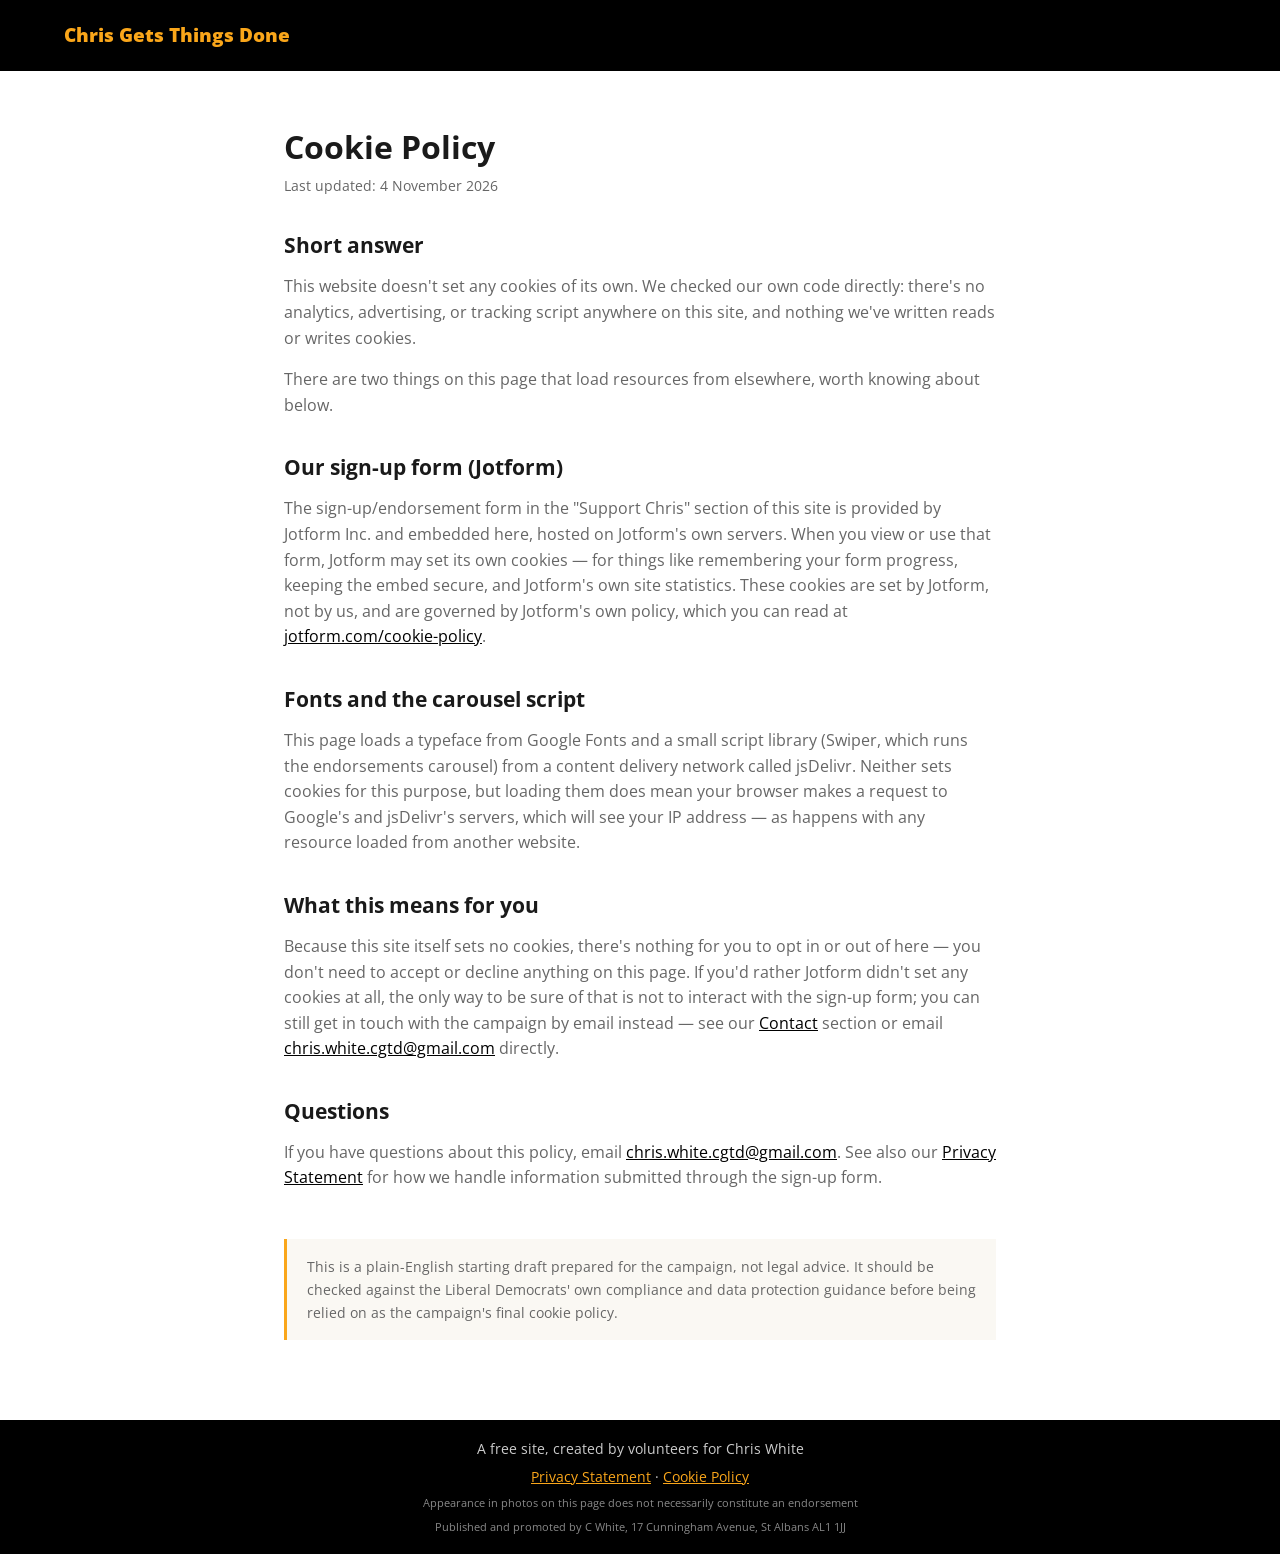
==== cookies.html @ a125102d "Add Privacy Statement and Cookie Policy pages Checked the site's own code first (grep across index.h" ====
<!DOCTYPE html>
<html lang="en">
<head>
<meta charset="UTF-8">
<meta name="viewport" content="width=device-width, initial-scale=1.0">
<title>Cookie Policy &mdash; Chris White for English Party Chair</title>
<meta name="description" content="What cookies this site does and doesn't use, including the sign-up form provided by Jotform.">
<link rel="preconnect" href="https://fonts.googleapis.com">
<link href="https://fonts.googleapis.com/css2?family=Open+Sans:ital,wght@0,400;0,600;0,700;0,800;1,400&display=swap" rel="stylesheet">
<link rel="stylesheet" href="assets/css/style.css">
</head>
<body>

<header class="simple-header">
	<div class="simple-header__inner">
		<a href="index.html">Chris Gets Things Done</a>
	</div>
</header>

<main class="legal-page">
	<h1>Cookie Policy</h1>
	<p class="legal-updated">Last updated: 4 November 2026</p>

	<h2>Short answer</h2>
	<p>This website doesn't set any cookies of its own. We checked our own code directly: there's no analytics, advertising, or tracking script anywhere on this site, and nothing we've written reads or writes cookies.</p>
	<p>There are two things on this page that load resources from elsewhere, worth knowing about below.</p>

	<h2>Our sign-up form (Jotform)</h2>
	<p>The sign-up/endorsement form in the "Support Chris" section of this site is provided by Jotform Inc. and embedded here, hosted on Jotform's own servers. When you view or use that form, Jotform may set its own cookies &mdash; for things like remembering your form progress, keeping the embed secure, and Jotform's own site statistics. These cookies are set by Jotform, not by us, and are governed by Jotform's own policy, which you can read at <a href="https://www.jotform.com/cookie-policy/" target="_blank" rel="noopener">jotform.com/cookie-policy</a>.</p>

	<h2>Fonts and the carousel script</h2>
	<p>This page loads a typeface from Google Fonts and a small script library (Swiper, which runs the endorsements carousel) from a content delivery network called jsDelivr. Neither sets cookies for this purpose, but loading them does mean your browser makes a request to Google's and jsDelivr's servers, which will see your IP address &mdash; as happens with any resource loaded from another website.</p>

	<h2>What this means for you</h2>
	<p>Because this site itself sets no cookies, there's nothing for you to opt in or out of here &mdash; you don't need to accept or decline anything on this page. If you'd rather Jotform didn't set any cookies at all, the only way to be sure of that is not to interact with the sign-up form; you can still get in touch with the campaign by email instead &mdash; see our <a href="index.html#contact">Contact</a> section or email <a href="mailto:chris.white.cgtd@gmail.com">chris.white.cgtd@gmail.com</a> directly.</p>

	<h2>Questions</h2>
	<p>If you have questions about this policy, email <a href="mailto:chris.white.cgtd@gmail.com">chris.white.cgtd@gmail.com</a>. See also our <a href="privacy.html">Privacy Statement</a> for how we handle information submitted through the sign-up form.</p>

	<div class="legal-note">
		This is a plain-English starting draft prepared for the campaign, not legal advice. It should be checked against the Liberal Democrats' own compliance and data protection guidance before being relied on as the campaign's final cookie policy.
	</div>
</main>

<footer class="site-footer">
	<p>A free site, created by volunteers for Chris White</p>
	<p class="site-footer__links"><a href="privacy.html">Privacy Statement</a> &middot; <a href="cookies.html">Cookie Policy</a></p>
	<p class="site-footer__legal">Appearance in photos on this page does not necessarily constitute an endorsement</p>
	<p class="site-footer__legal">Published and promoted by C White, 17 Cunningham Avenue, St Albans AL1 1JJ</p>
</footer>

</body>
</html>
---- assets/css/style.css ----
:root {
	--dark: #000000;
	--orange: #faa61a;
	--heading: #1a1a1a;
	--body: #666666;
}

* {
	box-sizing: border-box;
}

html {
	scroll-behavior: smooth;
}

body {
	margin: 0;
	font-family: "Open Sans", "Segoe UI", Helvetica, Arial, sans-serif;
	color: var(--body);
	line-height: 1.6;
	background: #fff;
}

h1, h2, h3 {
	margin: 0 0 16px;
	line-height: 1.25;
	color: var(--heading);
}

img {
	max-width: 100%;
	height: auto;
	display: block;
}

a {
	color: inherit;
}

.visually-hidden {
	position: absolute;
	width: 1px;
	height: 1px;
	overflow: hidden;
	clip: rect(0, 0, 0, 0);
	white-space: nowrap;
	border: 0;
	padding: 0;
	margin: -1px;
}

/* ==========================================================================
   Buttons — square corners (no border-radius), orange outline, transparent
   fill. Two text-colour variants: white (used on the black CTA band) and
   orange (used on white backgrounds).
   ========================================================================== */
.btn {
	display: inline-block;
	padding: 12px 32px;
	border: 2px solid var(--orange);
	border-radius: 0;
	background: transparent;
	font-weight: 700;
	font-size: 0.95rem;
	text-decoration: none;
	transition: background 0.15s ease, color 0.15s ease;
}
.btn--white {
	color: #fff;
}
.btn--white:hover {
	background: var(--orange);
	color: var(--dark);
}
.btn--orange {
	color: var(--orange);
}
.btn--orange:hover {
	background: var(--orange);
	color: #fff;
}

/* ==========================================================================
   Nav — absolutely positioned over the hero (not fixed/sticky, same as
   the reference site: it scrolls away with the page once you leave the
   hero), transparent background, orange text with a text-shadow for
   legibility against whatever part of the hero photo sits behind it.
   ========================================================================== */
.site-nav {
	position: absolute;
	top: 0;
	left: 0;
	width: 100%;
	z-index: 10;
	padding: 20px 0;
}
.site-nav__inner {
	max-width: 1200px;
	margin: 0 auto;
	padding: 0 24px;
	display: flex;
	align-items: center;
	justify-content: space-between;
	flex-wrap: wrap;
	gap: 16px;
}
.site-nav__title {
	color: var(--orange);
	font-weight: 800;
	font-size: 1.2rem;
	text-decoration: none;
	text-shadow: 0 1px 4px rgba(0, 0, 0, 0.6);
}
.site-nav__menu {
	display: flex;
	flex-wrap: wrap;
	gap: 24px;
}
.site-nav__menu a {
	color: var(--orange);
	font-weight: 600;
	font-size: 0.92rem;
	text-decoration: none;
	text-shadow: 0 1px 4px rgba(0, 0, 0, 0.6);
}
.site-nav__menu a:hover {
	text-decoration: underline;
}

.nav-toggle-checkbox {
	display: none;
}
.nav-toggle {
	display: none;
	flex-direction: column;
	gap: 4px;
	cursor: pointer;
	padding: 4px;
}
.nav-toggle span {
	width: 22px;
	height: 2px;
	background: var(--orange);
	box-shadow: 0 1px 3px rgba(0, 0, 0, 0.6);
	display: block;
}
@media (max-width: 680px) {
	.nav-toggle {
		display: flex;
	}
	.site-nav__menu {
		display: none;
		width: 100%;
		flex-direction: column;
		gap: 12px;
		order: 3;
	}
	.nav-toggle-checkbox:checked ~ .site-nav__menu {
		display: flex;
	}
}

/* ==========================================================================
   Hero — full-bleed photo, centred subject (background-position: center
   handles any viewport width/crop), white title text with a touch of
   shadow for legibility rather than a heavy darkening overlay.
   ========================================================================== */
.hero {
	position: relative;
	min-height: 640px;
	display: flex;
	align-items: flex-end;
	background-size: cover;
	background-position: center;
	background-color: var(--dark);
}
.hero__inner {
	max-width: 1200px;
	margin: 0 auto;
	padding: 0 24px 64px;
	width: 100%;
}
.hero h1 {
	color: #fff;
	font-weight: 800;
	font-size: clamp(2rem, 5.5vw, 3.8rem);
	text-shadow: 0 2px 10px rgba(0, 0, 0, 0.55);
	max-width: 16ch;
	margin: 0;
}

/* ==========================================================================
   CTA band — full-bleed, chunky (generous padding), black background.
   ========================================================================== */
.cta-band {
	background: var(--dark);
	padding: 48px 24px;
	text-align: center;
}

/* ==========================================================================
   Video section — white band, responsive 16:9 embed.
   ========================================================================== */
.video-section {
	padding: 70px 0;
	background: #fff;
}
.video-section__inner {
	max-width: 900px;
	margin: 0 auto;
	padding: 0 24px;
}
.video-embed {
	position: relative;
	padding-top: 56.25%;
	background: #f4f4f4;
	border: 1px solid #e5e5e5;
}
.video-embed iframe {
	position: absolute;
	inset: 0;
	width: 100%;
	height: 100%;
	border: 0;
}
.video-embed__placeholder {
	position: absolute;
	inset: 0;
	display: flex;
	align-items: center;
	justify-content: center;
	padding: 24px;
	text-align: center;
	color: #999;
	font-size: 0.95rem;
}

/* ==========================================================================
   Endorsements — full-bleed ORANGE band (the one section that breaks
   from the black/white rhythm everywhere else, so black doesn't end up
   as the dominant colour across the whole page), black text/borders,
   with white used sparingly (the role badge, the active pagination
   dot) rather than as body text — white-on-this-orange measures a
   poor contrast ratio (roughly 2.3:1, well under WCAG AA's 4.5:1),
   black-on-orange is closer to 10:1, so black carries the actual
   reading text and white stays decorative/short-label only.
   ========================================================================== */
.endorsements {
	background: var(--orange);
	padding: 70px 0 56px;
	text-align: center;
}
.endorsements__inner {
	max-width: 1100px;
	margin: 0 auto;
	padding: 0 24px;
}
.endorsements .quote-mark {
	display: flex;
	align-items: center;
	justify-content: center;
	width: 30px;
	height: 30px;
	margin: 0 auto;
	background: #000;
	color: #fff;
	font-size: 1.1rem;
	line-height: 1;
}
.endorsements h2 {
	color: #000;
	font-size: 1.8rem;
	margin: 6px 0 40px;
}
.endorsements-swiper {
	padding-bottom: 48px;
}
.endorsement-card {
	color: #000;
	text-align: center;
	padding: 0 12px;
}
/* Fixed-height slot, present on every card whether or not it holds a
   photo — without this, a card with no photo (no real headshot
   supplied for that endorser) would start its name right at the top,
   misaligned against photo cards sitting alongside it in the carousel.
   Height is 140px (the ACTIVE/enlarged photo size below), not 110px
   (the resting size) — Swiper clips anything overflowing a slide's own
   box, so sizing this to only the resting photo meant the active
   slide's larger photo overflowed upward out of its box and got cut
   off by that clip, right under the heading above the carousel. */
.endorsement-card__photo {
	height: 140px;
	margin: 0 auto 16px;
	display: flex;
	align-items: center;
	justify-content: center;
}
.endorsement-card__photo img {
	width: 110px;
	height: 110px;
	object-fit: cover;
	border-radius: 50%;
	border: 3px solid rgba(0, 0, 0, 0.35);
	transition: width 0.25s ease, height 0.25s ease, border-color 0.25s ease;
}
.endorsement-card h3 {
	color: #000;
	font-size: 1.05rem;
	margin: 0 0 8px;
}
/* A small black pill with white text, rather than bare white text on
   the orange band itself — keeps a touch of white in the card without
   relying on white-on-orange contrast for anything legible. */
.endorsement-card .endorsement-card__role {
	display: inline-block;
	background: #000;
	color: #fff;
	font-size: 0.72rem;
	font-weight: 600;
	padding: 3px 10px;
	margin: 0 0 12px;
	opacity: 1;
}
.endorsement-card p {
	color: #000;
	font-size: 0.92rem;
	margin: 0;
	opacity: 0.75;
	transition: opacity 0.25s ease;
}
/* The centred slide (Swiper's centeredSlides mode) reads as the
   "featured" endorsement — larger photo, full-opacity text — while its
   neighbours sit smaller and dimmer either side. */
.swiper-slide {
	transition: opacity 0.25s ease;
	opacity: 0.55;
}
.swiper-slide-active {
	opacity: 1;
}
.swiper-slide-active .endorsement-card__photo img {
	width: 140px;
	height: 140px;
	border-color: #000;
}
.swiper-slide-active .endorsement-card p {
	opacity: 1;
}
.endorsements .swiper-pagination-bullet {
	background: #000;
	opacity: 0.35;
}
.endorsements .swiper-pagination-bullet-active {
	background: #fff;
	opacity: 1;
}
/* Prev/next arrows — a solid black circle (not Swiper's default bare
   icon) so they read clearly as controls against the orange band,
   positioned by eye over the photo row rather than Swiper's default
   dead-centre (which would land on the quote text, further down than
   the photos now that the quote-mark badge up top pushed everything
   else down a little). */
.endorsements .swiper-button-prev,
.endorsements .swiper-button-next {
	top: 70px;
	width: 36px;
	height: 36px;
	background: #000;
	border-radius: 50%;
	color: #fff;
}
.endorsements .swiper-button-prev::after,
.endorsements .swiper-button-next::after {
	font-size: 14px;
	font-weight: 700;
}
@media (max-width: 680px) {
	.endorsements .swiper-button-prev,
	.endorsements .swiper-button-next {
		display: none;
	}
}

/* ==========================================================================
   Plan — white band, heading/paragraph blocks on the left (grey body
   text), figure floated right (height-capped — the source photo is a
   tall cut-out, not meant to run the full height of the text column).
   Wraps to a single column on narrower screens, figure below the text.
   ========================================================================== */
.plan {
	padding: 70px 0;
	background: #fff;
}
.plan__inner {
	max-width: 1100px;
	margin: 0 auto;
	padding: 0 24px;
	display: flex;
	gap: 48px;
	align-items: flex-start;
}
.plan__text {
	flex: 1 1 60%;
}
.plan__text h2 {
	color: var(--heading);
	font-size: 1.9rem;
}
.plan__quote {
	color: var(--dark);
	font-size: 1.3rem;
	font-weight: 700;
	font-style: italic;
	line-height: 1.4;
	margin: 0 0 20px;
}
.plan__text h3 {
	color: var(--heading);
	font-size: 1.15rem;
	margin: 28px 0 10px;
}
.plan__text h3:first-of-type {
	margin-top: 24px;
}
.plan__text p {
	color: var(--body);
	margin: 0 0 4px;
}
.plan__text .btn {
	margin-top: 28px;
}
.plan__figure {
	flex: 0 0 auto;
	width: 100%;
	max-width: 280px;
}
.plan__figure img {
	max-height: 480px;
	width: auto;
	max-width: 100%;
	margin: 0 auto;
	object-fit: contain;
}
@media (max-width: 780px) {
	.plan__inner {
		flex-direction: column;
	}
	.plan__figure {
		max-width: 240px;
	}
}

/* ==========================================================================
   About — full-bleed black band, white text, photo left / stacked
   statements right. Wraps to a single column (photo on top) on
   narrower screens.
   ========================================================================== */
.about {
	background: var(--dark);
	color: #fff;
	padding: 70px 0;
}
.about__inner {
	max-width: 1100px;
	margin: 0 auto;
	padding: 0 24px;
	display: flex;
	gap: 48px;
	align-items: flex-start;
}
.about__figure {
	flex: 0 0 auto;
	width: 100%;
	max-width: 360px;
}
.about__text {
	flex: 1 1 auto;
}
.about h2 {
	color: #fff;
	font-size: 1.9rem;
}
.about__text h3 {
	color: #fff;
	font-size: 1.1rem;
	margin: 24px 0 6px;
}
.about__text h3:first-of-type {
	margin-top: 20px;
}
.about__text p {
	color: #fff;
	opacity: 0.9;
	margin: 0 0 4px;
}
@media (max-width: 780px) {
	.about__inner {
		flex-direction: column;
		align-items: stretch;
	}
	.about__figure {
		max-width: 100%;
	}
}

/* ==========================================================================
   Support — white band, orange heading. The scroll target for every
   call-to-action button on the page.
   ========================================================================== */
.support {
	padding: 70px 0;
	background: #fff;
	text-align: center;
}
.support__inner {
	max-width: 780px;
	margin: 0 auto;
	padding: 0 24px;
}
.support h2 {
	color: var(--orange);
	font-size: 1.9rem;
}
.support__form {
	margin-top: 8px;
	text-align: left;
}

/* ==========================================================================
   Contact — orange band (black text, same reasoning as the
   endorsements band: white-on-this-orange fails contrast, black
   passes comfortably).
   ========================================================================== */
.contact {
	padding: 56px 0;
	background: var(--orange);
	text-align: center;
}
.contact__inner {
	max-width: 600px;
	margin: 0 auto;
	padding: 0 24px;
}
.contact h2 {
	color: #000;
	font-size: 1.9rem;
}
.contact p {
	color: #000;
	margin: 0;
}
.contact a {
	color: #000;
	font-weight: 700;
	text-decoration: underline;
}

/* ==========================================================================
   Footer — a thin black band, not part of the colour rhythm above
   (always the same regardless of what band it follows).
   ========================================================================== */
.site-footer {
	padding: 18px 24px;
	text-align: center;
	font-size: 0.85rem;
	background: #000;
	color: #ccc;
}
.site-footer p {
	margin: 0 0 6px;
}
.site-footer p:last-child {
	margin-bottom: 0;
}
.site-footer__legal {
	font-size: 0.7rem;
	color: #888;
}
.site-footer__links a {
	color: var(--orange);
	text-decoration: underline;
}
.site-footer__links a:hover {
	color: #fff;
}

/* ==========================================================================
   Simple page header — Privacy/Cookie Policy pages have no hero photo
   behind them, so they get a plain black bar instead of the homepage's
   transparent-over-photo nav treatment.
   ========================================================================== */
.simple-header {
	background: #000;
	padding: 20px 0;
}
.simple-header__inner {
	max-width: 1200px;
	margin: 0 auto;
	padding: 0 24px;
}
.simple-header a {
	color: var(--orange);
	font-weight: 800;
	font-size: 1.2rem;
	text-decoration: none;
}

/* ==========================================================================
   Legal/document pages (Privacy Statement, Cookie Policy) — plain
   readable prose, not one of the full-bleed coloured bands used
   elsewhere on the site.
   ========================================================================== */
.legal-page {
	max-width: 760px;
	margin: 0 auto;
	padding: 56px 24px 80px;
}
.legal-page h1 {
	font-size: 2rem;
	margin-bottom: 8px;
}
.legal-page .legal-updated {
	color: var(--body);
	font-size: 0.85rem;
	margin: 0 0 32px;
}
.legal-page h2 {
	font-size: 1.3rem;
	margin: 36px 0 12px;
}
.legal-page p,
.legal-page li {
	color: var(--body);
	font-size: 1rem;
}
.legal-page ul {
	padding-left: 20px;
	margin: 0 0 16px;
}
.legal-page li {
	margin-bottom: 8px;
}
.legal-page a {
	color: var(--dark);
	text-decoration: underline;
}
.legal-page a:hover {
	color: var(--orange);
}
.legal-page .legal-note {
	margin-top: 48px;
	padding: 16px 20px;
	background: #faf8f3;
	border-left: 3px solid var(--orange);
	font-size: 0.9rem;
	color: var(--body);
}
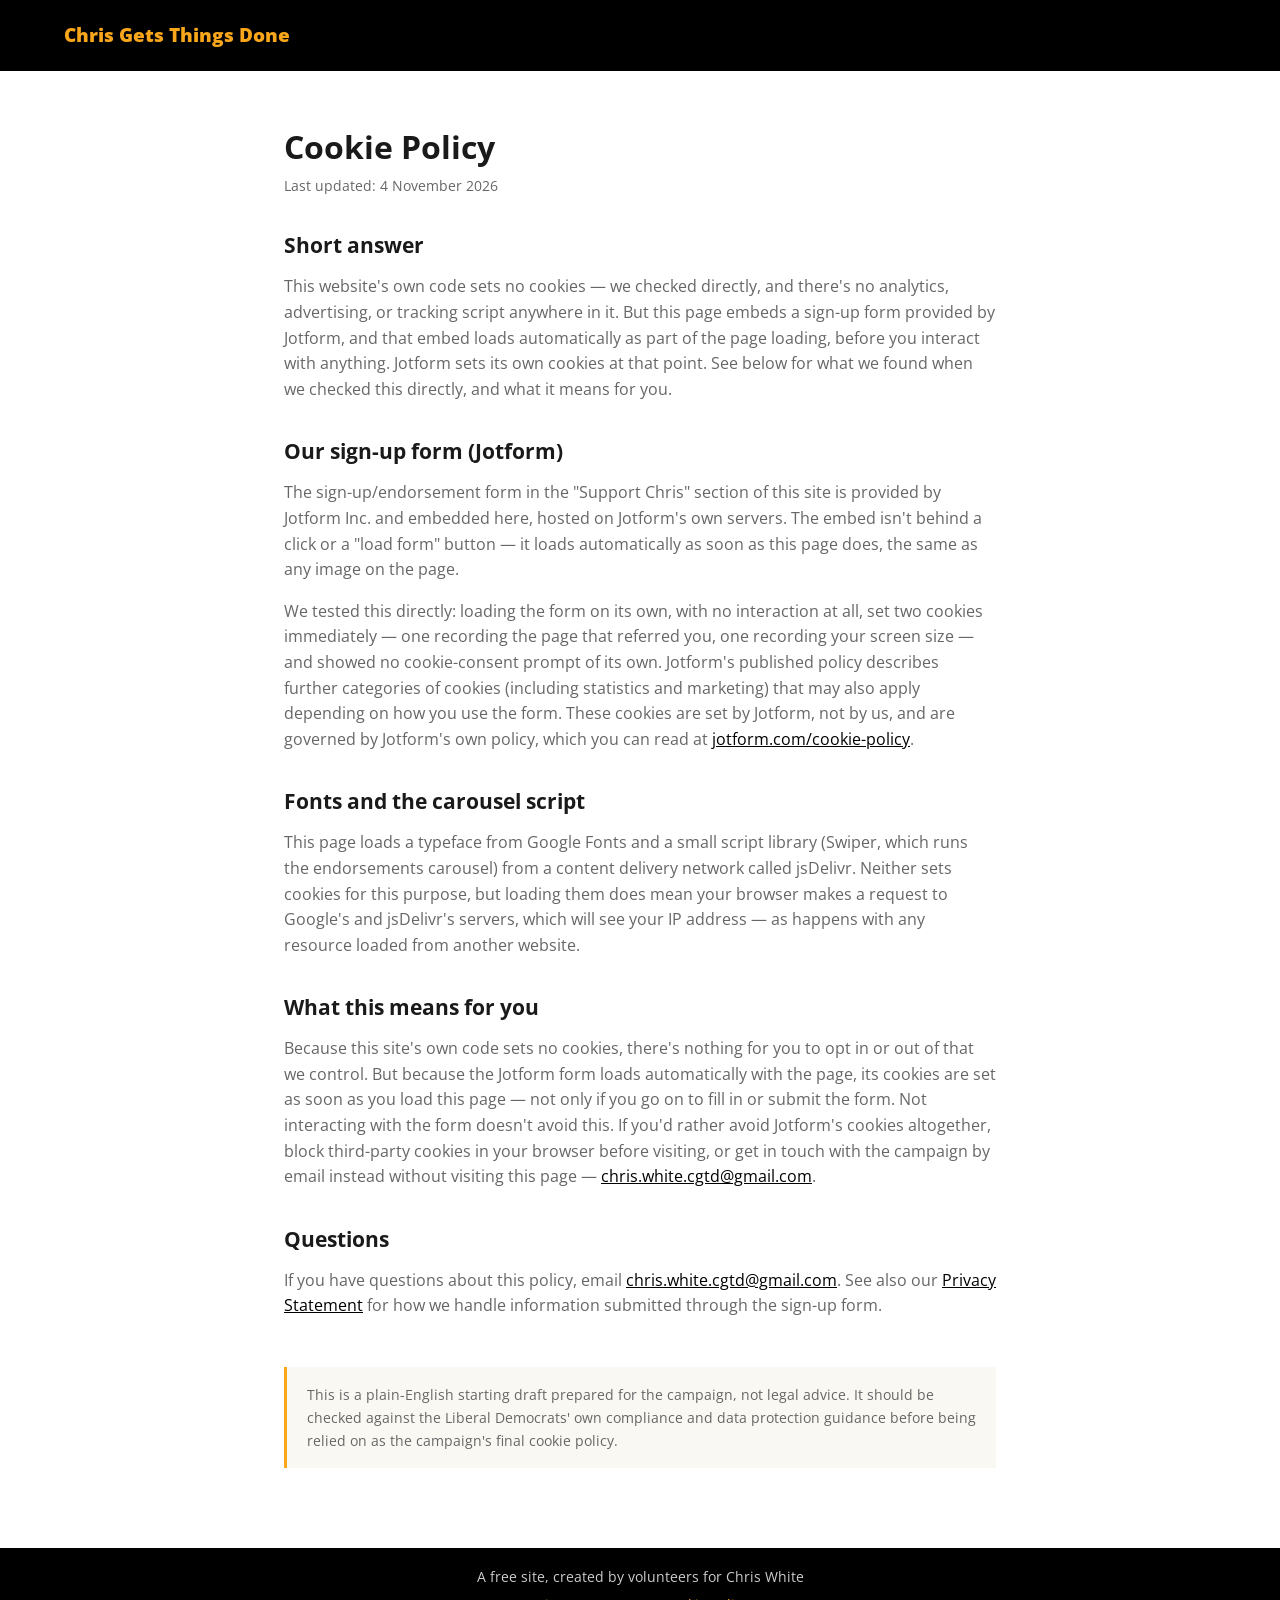
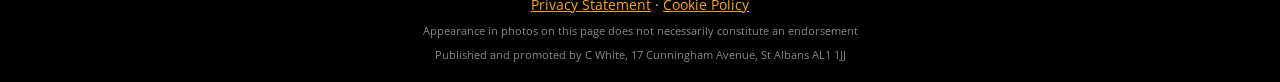
==== commit 94f69841: "Correct Cookie Policy: Jotform cookies fire on load, not interaction Tested directly: loaded the Jot" ====
--- a/cookies.html
+++ b/cookies.html
@@ -22,17 +22,17 @@
 	<p class="legal-updated">Last updated: 4 November 2026</p>
 
 	<h2>Short answer</h2>
-	<p>This website doesn't set any cookies of its own. We checked our own code directly: there's no analytics, advertising, or tracking script anywhere on this site, and nothing we've written reads or writes cookies.</p>
-	<p>There are two things on this page that load resources from elsewhere, worth knowing about below.</p>
+	<p>This website's own code sets no cookies &mdash; we checked directly, and there's no analytics, advertising, or tracking script anywhere in it. But this page embeds a sign-up form provided by Jotform, and that embed loads automatically as part of the page loading, before you interact with anything. Jotform sets its own cookies at that point. See below for what we found when we checked this directly, and what it means for you.</p>
 
 	<h2>Our sign-up form (Jotform)</h2>
-	<p>The sign-up/endorsement form in the "Support Chris" section of this site is provided by Jotform Inc. and embedded here, hosted on Jotform's own servers. When you view or use that form, Jotform may set its own cookies &mdash; for things like remembering your form progress, keeping the embed secure, and Jotform's own site statistics. These cookies are set by Jotform, not by us, and are governed by Jotform's own policy, which you can read at <a href="https://www.jotform.com/cookie-policy/" target="_blank" rel="noopener">jotform.com/cookie-policy</a>.</p>
+	<p>The sign-up/endorsement form in the "Support Chris" section of this site is provided by Jotform Inc. and embedded here, hosted on Jotform's own servers. The embed isn't behind a click or a "load form" button &mdash; it loads automatically as soon as this page does, the same as any image on the page.</p>
+	<p>We tested this directly: loading the form on its own, with no interaction at all, set two cookies immediately &mdash; one recording the page that referred you, one recording your screen size &mdash; and showed no cookie-consent prompt of its own. Jotform's published policy describes further categories of cookies (including statistics and marketing) that may also apply depending on how you use the form. These cookies are set by Jotform, not by us, and are governed by Jotform's own policy, which you can read at <a href="https://www.jotform.com/cookie-policy/" target="_blank" rel="noopener">jotform.com/cookie-policy</a>.</p>
 
 	<h2>Fonts and the carousel script</h2>
 	<p>This page loads a typeface from Google Fonts and a small script library (Swiper, which runs the endorsements carousel) from a content delivery network called jsDelivr. Neither sets cookies for this purpose, but loading them does mean your browser makes a request to Google's and jsDelivr's servers, which will see your IP address &mdash; as happens with any resource loaded from another website.</p>
 
 	<h2>What this means for you</h2>
-	<p>Because this site itself sets no cookies, there's nothing for you to opt in or out of here &mdash; you don't need to accept or decline anything on this page. If you'd rather Jotform didn't set any cookies at all, the only way to be sure of that is not to interact with the sign-up form; you can still get in touch with the campaign by email instead &mdash; see our <a href="index.html#contact">Contact</a> section or email <a href="mailto:chris.white.cgtd@gmail.com">chris.white.cgtd@gmail.com</a> directly.</p>
+	<p>Because this site's own code sets no cookies, there's nothing for you to opt in or out of that we control. But because the Jotform form loads automatically with the page, its cookies are set as soon as you load this page &mdash; not only if you go on to fill in or submit the form. Not interacting with the form doesn't avoid this. If you'd rather avoid Jotform's cookies altogether, block third-party cookies in your browser before visiting, or get in touch with the campaign by email instead without visiting this page &mdash; <a href="mailto:chris.white.cgtd@gmail.com">chris.white.cgtd@gmail.com</a>.</p>
 
 	<h2>Questions</h2>
 	<p>If you have questions about this policy, email <a href="mailto:chris.white.cgtd@gmail.com">chris.white.cgtd@gmail.com</a>. See also our <a href="privacy.html">Privacy Statement</a> for how we handle information submitted through the sign-up form.</p>
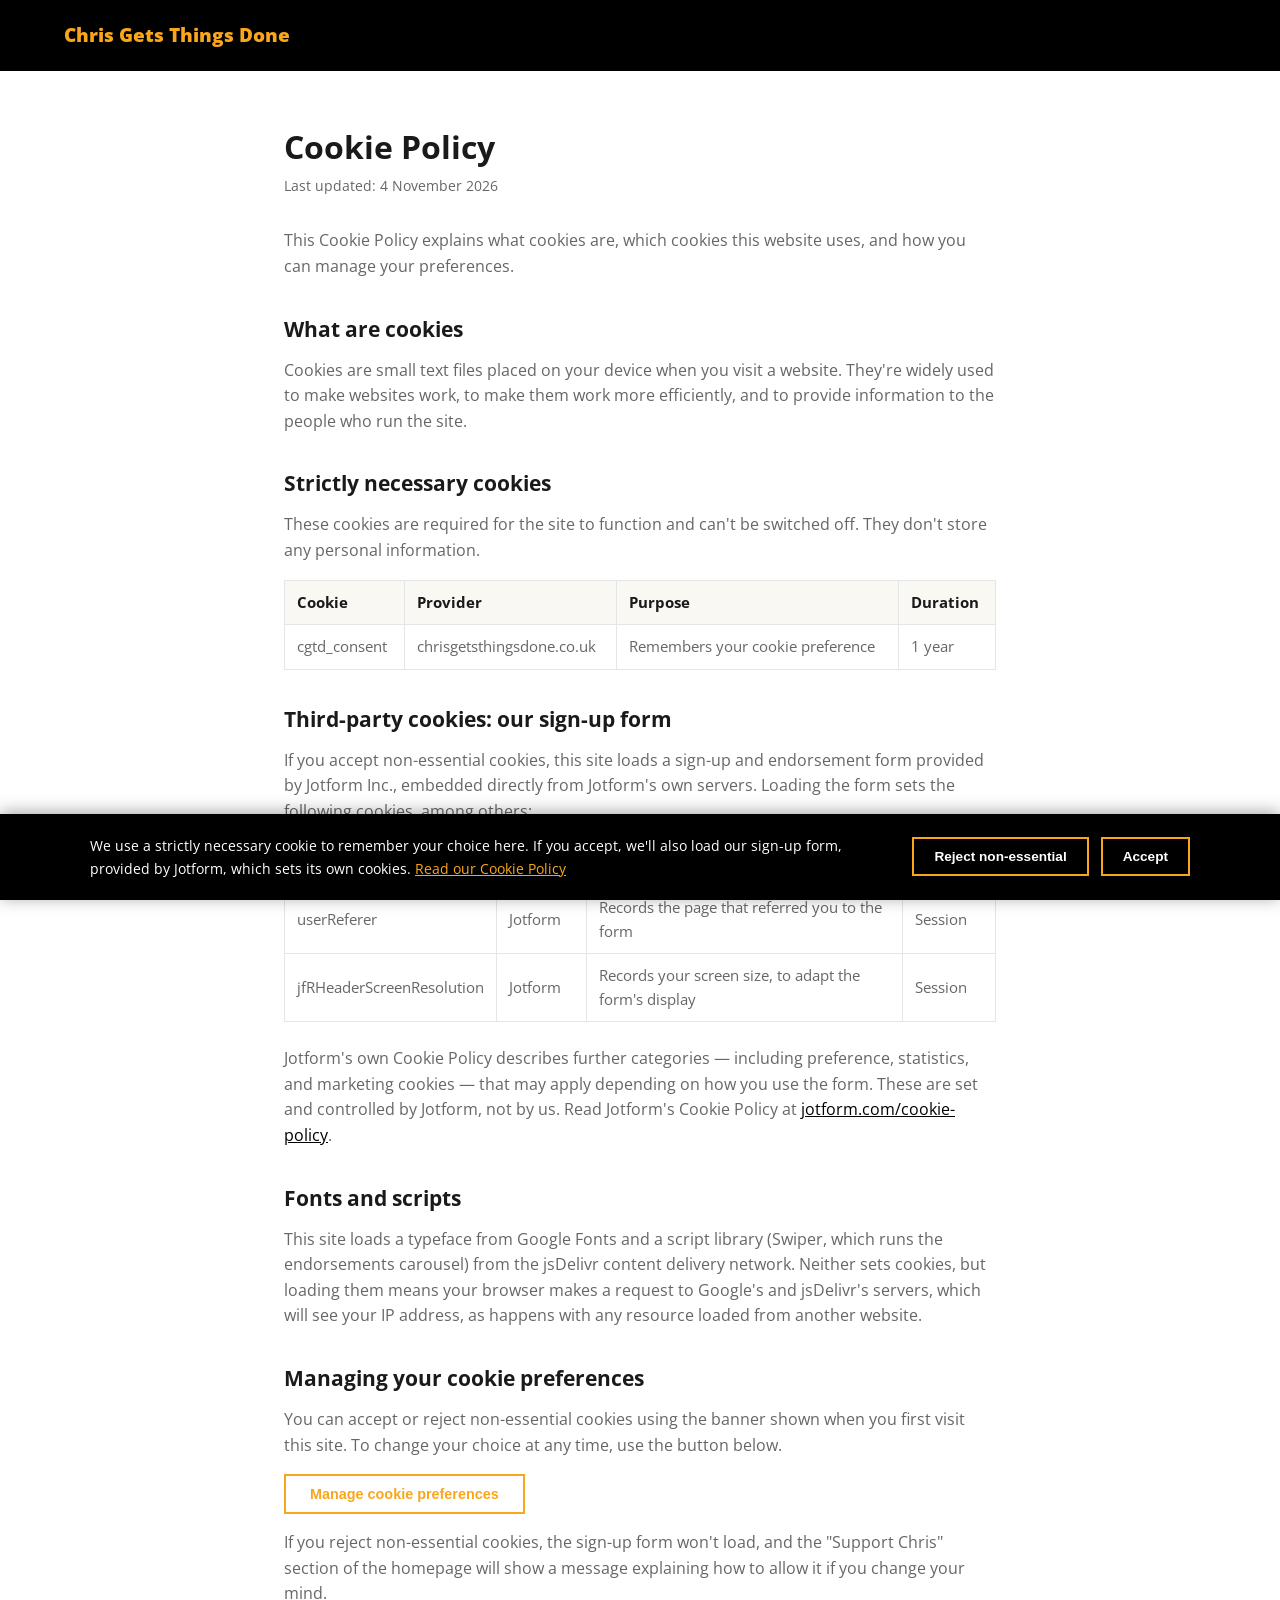
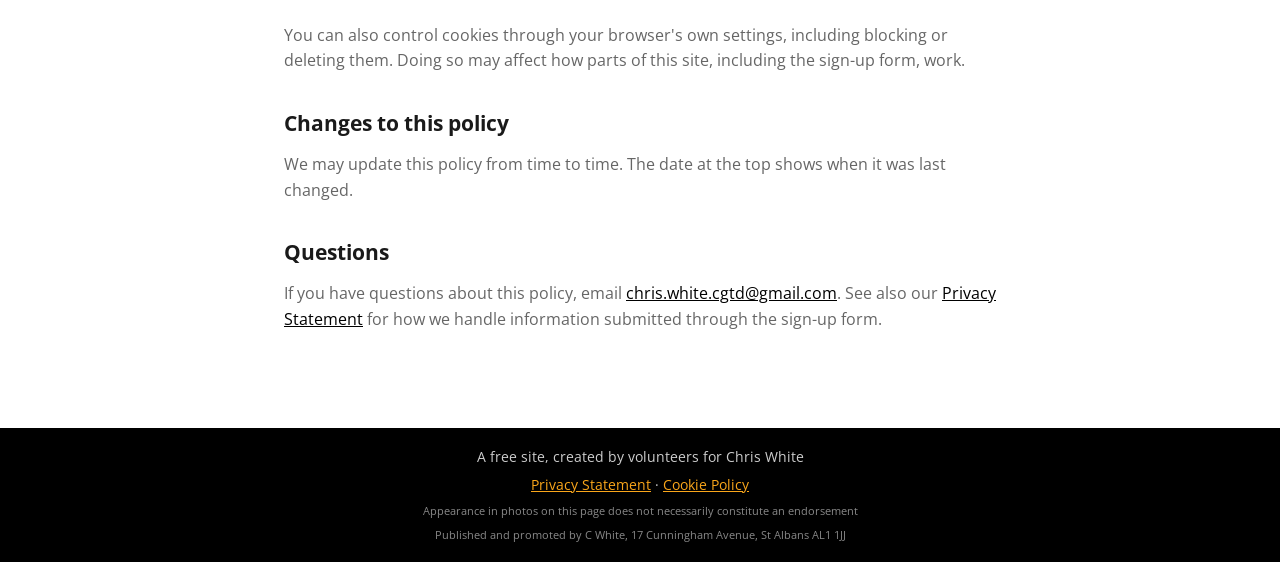
==== commit 6705fa1a: "Add cookie consent banner, gate Jotform behind it, rewrite policy pages Consent banner (index.html, " ====
--- a/cookies.html
+++ b/cookies.html
@@ -4,7 +4,7 @@
 <meta charset="UTF-8">
 <meta name="viewport" content="width=device-width, initial-scale=1.0">
 <title>Cookie Policy &mdash; Chris White for English Party Chair</title>
-<meta name="description" content="What cookies this site does and doesn't use, including the sign-up form provided by Jotform.">
+<meta name="description" content="Which cookies this website uses, including the sign-up form provided by Jotform, and how to manage your preferences.">
 <link rel="preconnect" href="https://fonts.googleapis.com">
 <link href="https://fonts.googleapis.com/css2?family=Open+Sans:ital,wght@0,400;0,600;0,700;0,800;1,400&display=swap" rel="stylesheet">
 <link rel="stylesheet" href="assets/css/style.css">
@@ -21,25 +21,74 @@
 	<h1>Cookie Policy</h1>
 	<p class="legal-updated">Last updated: 4 November 2026</p>
 
-	<h2>Short answer</h2>
-	<p>This website's own code sets no cookies &mdash; we checked directly, and there's no analytics, advertising, or tracking script anywhere in it. But this page embeds a sign-up form provided by Jotform, and that embed loads automatically as part of the page loading, before you interact with anything. Jotform sets its own cookies at that point. See below for what we found when we checked this directly, and what it means for you.</p>
+	<p>This Cookie Policy explains what cookies are, which cookies this website uses, and how you can manage your preferences.</p>
 
-	<h2>Our sign-up form (Jotform)</h2>
-	<p>The sign-up/endorsement form in the "Support Chris" section of this site is provided by Jotform Inc. and embedded here, hosted on Jotform's own servers. The embed isn't behind a click or a "load form" button &mdash; it loads automatically as soon as this page does, the same as any image on the page.</p>
-	<p>We tested this directly: loading the form on its own, with no interaction at all, set two cookies immediately &mdash; one recording the page that referred you, one recording your screen size &mdash; and showed no cookie-consent prompt of its own. Jotform's published policy describes further categories of cookies (including statistics and marketing) that may also apply depending on how you use the form. These cookies are set by Jotform, not by us, and are governed by Jotform's own policy, which you can read at <a href="https://www.jotform.com/cookie-policy/" target="_blank" rel="noopener">jotform.com/cookie-policy</a>.</p>
+	<h2>What are cookies</h2>
+	<p>Cookies are small text files placed on your device when you visit a website. They're widely used to make websites work, to make them work more efficiently, and to provide information to the people who run the site.</p>
 
-	<h2>Fonts and the carousel script</h2>
-	<p>This page loads a typeface from Google Fonts and a small script library (Swiper, which runs the endorsements carousel) from a content delivery network called jsDelivr. Neither sets cookies for this purpose, but loading them does mean your browser makes a request to Google's and jsDelivr's servers, which will see your IP address &mdash; as happens with any resource loaded from another website.</p>
+	<h2>Strictly necessary cookies</h2>
+	<p>These cookies are required for the site to function and can't be switched off. They don't store any personal information.</p>
+	<table class="legal-table">
+		<thead>
+			<tr>
+				<th>Cookie</th>
+				<th>Provider</th>
+				<th>Purpose</th>
+				<th>Duration</th>
+			</tr>
+		</thead>
+		<tbody>
+			<tr>
+				<td>cgtd_consent</td>
+				<td>chrisgetsthingsdone.co.uk</td>
+				<td>Remembers your cookie preference</td>
+				<td>1 year</td>
+			</tr>
+		</tbody>
+	</table>
 
-	<h2>What this means for you</h2>
-	<p>Because this site's own code sets no cookies, there's nothing for you to opt in or out of that we control. But because the Jotform form loads automatically with the page, its cookies are set as soon as you load this page &mdash; not only if you go on to fill in or submit the form. Not interacting with the form doesn't avoid this. If you'd rather avoid Jotform's cookies altogether, block third-party cookies in your browser before visiting, or get in touch with the campaign by email instead without visiting this page &mdash; <a href="mailto:chris.white.cgtd@gmail.com">chris.white.cgtd@gmail.com</a>.</p>
+	<h2>Third-party cookies: our sign-up form</h2>
+	<p>If you accept non-essential cookies, this site loads a sign-up and endorsement form provided by Jotform Inc., embedded directly from Jotform's own servers. Loading the form sets the following cookies, among others:</p>
+	<table class="legal-table">
+		<thead>
+			<tr>
+				<th>Cookie</th>
+				<th>Provider</th>
+				<th>Purpose</th>
+				<th>Duration</th>
+			</tr>
+		</thead>
+		<tbody>
+			<tr>
+				<td>userReferer</td>
+				<td>Jotform</td>
+				<td>Records the page that referred you to the form</td>
+				<td>Session</td>
+			</tr>
+			<tr>
+				<td>jfRHeaderScreenResolution</td>
+				<td>Jotform</td>
+				<td>Records your screen size, to adapt the form's display</td>
+				<td>Session</td>
+			</tr>
+		</tbody>
+	</table>
+	<p>Jotform's own Cookie Policy describes further categories &mdash; including preference, statistics, and marketing cookies &mdash; that may apply depending on how you use the form. These are set and controlled by Jotform, not by us. Read Jotform's Cookie Policy at <a href="https://www.jotform.com/cookie-policy/" target="_blank" rel="noopener">jotform.com/cookie-policy</a>.</p>
+
+	<h2>Fonts and scripts</h2>
+	<p>This site loads a typeface from Google Fonts and a script library (Swiper, which runs the endorsements carousel) from the jsDelivr content delivery network. Neither sets cookies, but loading them means your browser makes a request to Google's and jsDelivr's servers, which will see your IP address, as happens with any resource loaded from another website.</p>
+
+	<h2>Managing your cookie preferences</h2>
+	<p>You can accept or reject non-essential cookies using the banner shown when you first visit this site. To change your choice at any time, use the button below.</p>
+	<p><button type="button" class="btn btn--orange js-manage-cookies">Manage cookie preferences</button></p>
+	<p>If you reject non-essential cookies, the sign-up form won't load, and the "Support Chris" section of the homepage will show a message explaining how to allow it if you change your mind.</p>
+	<p>You can also control cookies through your browser's own settings, including blocking or deleting them. Doing so may affect how parts of this site, including the sign-up form, work.</p>
+
+	<h2>Changes to this policy</h2>
+	<p>We may update this policy from time to time. The date at the top shows when it was last changed.</p>
 
 	<h2>Questions</h2>
 	<p>If you have questions about this policy, email <a href="mailto:chris.white.cgtd@gmail.com">chris.white.cgtd@gmail.com</a>. See also our <a href="privacy.html">Privacy Statement</a> for how we handle information submitted through the sign-up form.</p>
-
-	<div class="legal-note">
-		This is a plain-English starting draft prepared for the campaign, not legal advice. It should be checked against the Liberal Democrats' own compliance and data protection guidance before being relied on as the campaign's final cookie policy.
-	</div>
 </main>
 
 <footer class="site-footer">
@@ -49,5 +98,16 @@
 	<p class="site-footer__legal">Published and promoted by C White, 17 Cunningham Avenue, St Albans AL1 1JJ</p>
 </footer>
 
+<div class="cookie-banner" id="cookie-banner" hidden>
+	<div class="cookie-banner__inner">
+		<p>We use a strictly necessary cookie to remember your choice here. If you accept, we'll also load our sign-up form, provided by Jotform, which sets its own cookies. <a href="cookies.html">Read our Cookie Policy</a></p>
+		<div class="cookie-banner__actions">
+			<button type="button" class="btn btn--white" id="cookie-reject">Reject non-essential</button>
+			<button type="button" class="btn btn--white" id="cookie-accept">Accept</button>
+		</div>
+	</div>
+</div>
+
+<script src="assets/js/main.js"></script>
 </body>
 </html>
--- a/assets/css/style.css
+++ b/assets/css/style.css
@@ -526,6 +526,62 @@
 	margin-top: 8px;
 	text-align: left;
 }
+.support__form-placeholder {
+	padding: 48px 24px;
+	text-align: center;
+	border: 2px dashed #ddd;
+}
+.support__form-placeholder p {
+	margin: 0 0 16px;
+	color: var(--body);
+}
+
+/* ==========================================================================
+   Cookie consent banner — fixed to the bottom, shown on first visit
+   (no choice stored yet) and again via any "manage cookie
+   preferences" control. Both buttons use the same style/size
+   deliberately — nudging one option over the other (typically by
+   making "Accept" the visually prominent one) is the kind of pattern
+   the ICO has specifically called out as invalid consent.
+   ========================================================================== */
+.cookie-banner {
+	position: fixed;
+	left: 0;
+	right: 0;
+	bottom: 0;
+	z-index: 1000;
+	background: #000;
+	color: #fff;
+	padding: 20px 24px;
+	box-shadow: 0 -2px 16px rgba(0, 0, 0, 0.35);
+}
+.cookie-banner__inner {
+	max-width: 1100px;
+	margin: 0 auto;
+	display: flex;
+	flex-wrap: wrap;
+	align-items: center;
+	justify-content: space-between;
+	gap: 16px;
+}
+.cookie-banner p {
+	margin: 0;
+	flex: 1 1 320px;
+	font-size: 0.9rem;
+}
+.cookie-banner a {
+	color: var(--orange);
+	text-decoration: underline;
+}
+.cookie-banner__actions {
+	display: flex;
+	flex-wrap: wrap;
+	gap: 12px;
+}
+.cookie-banner__actions .btn {
+	font-size: 0.85rem;
+	padding: 10px 20px;
+}
 
 /* ==========================================================================
    Contact — orange band (black text, same reasoning as the
@@ -648,11 +704,25 @@
 .legal-page a:hover {
 	color: var(--orange);
 }
-.legal-page .legal-note {
-	margin-top: 48px;
-	padding: 16px 20px;
+.legal-table {
+	width: 100%;
+	border-collapse: collapse;
+	margin: 0 0 24px;
+	font-size: 0.92rem;
+}
+.legal-table th,
+.legal-table td {
+	text-align: left;
+	padding: 10px 12px;
+	border: 1px solid #e5e5e5;
+	color: var(--body);
+}
+.legal-table th {
 	background: #faf8f3;
-	border-left: 3px solid var(--orange);
+	color: var(--heading);
+	font-weight: 700;
+}
+.legal-page .btn {
 	font-size: 0.9rem;
-	color: var(--body);
-}
+	padding: 10px 24px;
+}
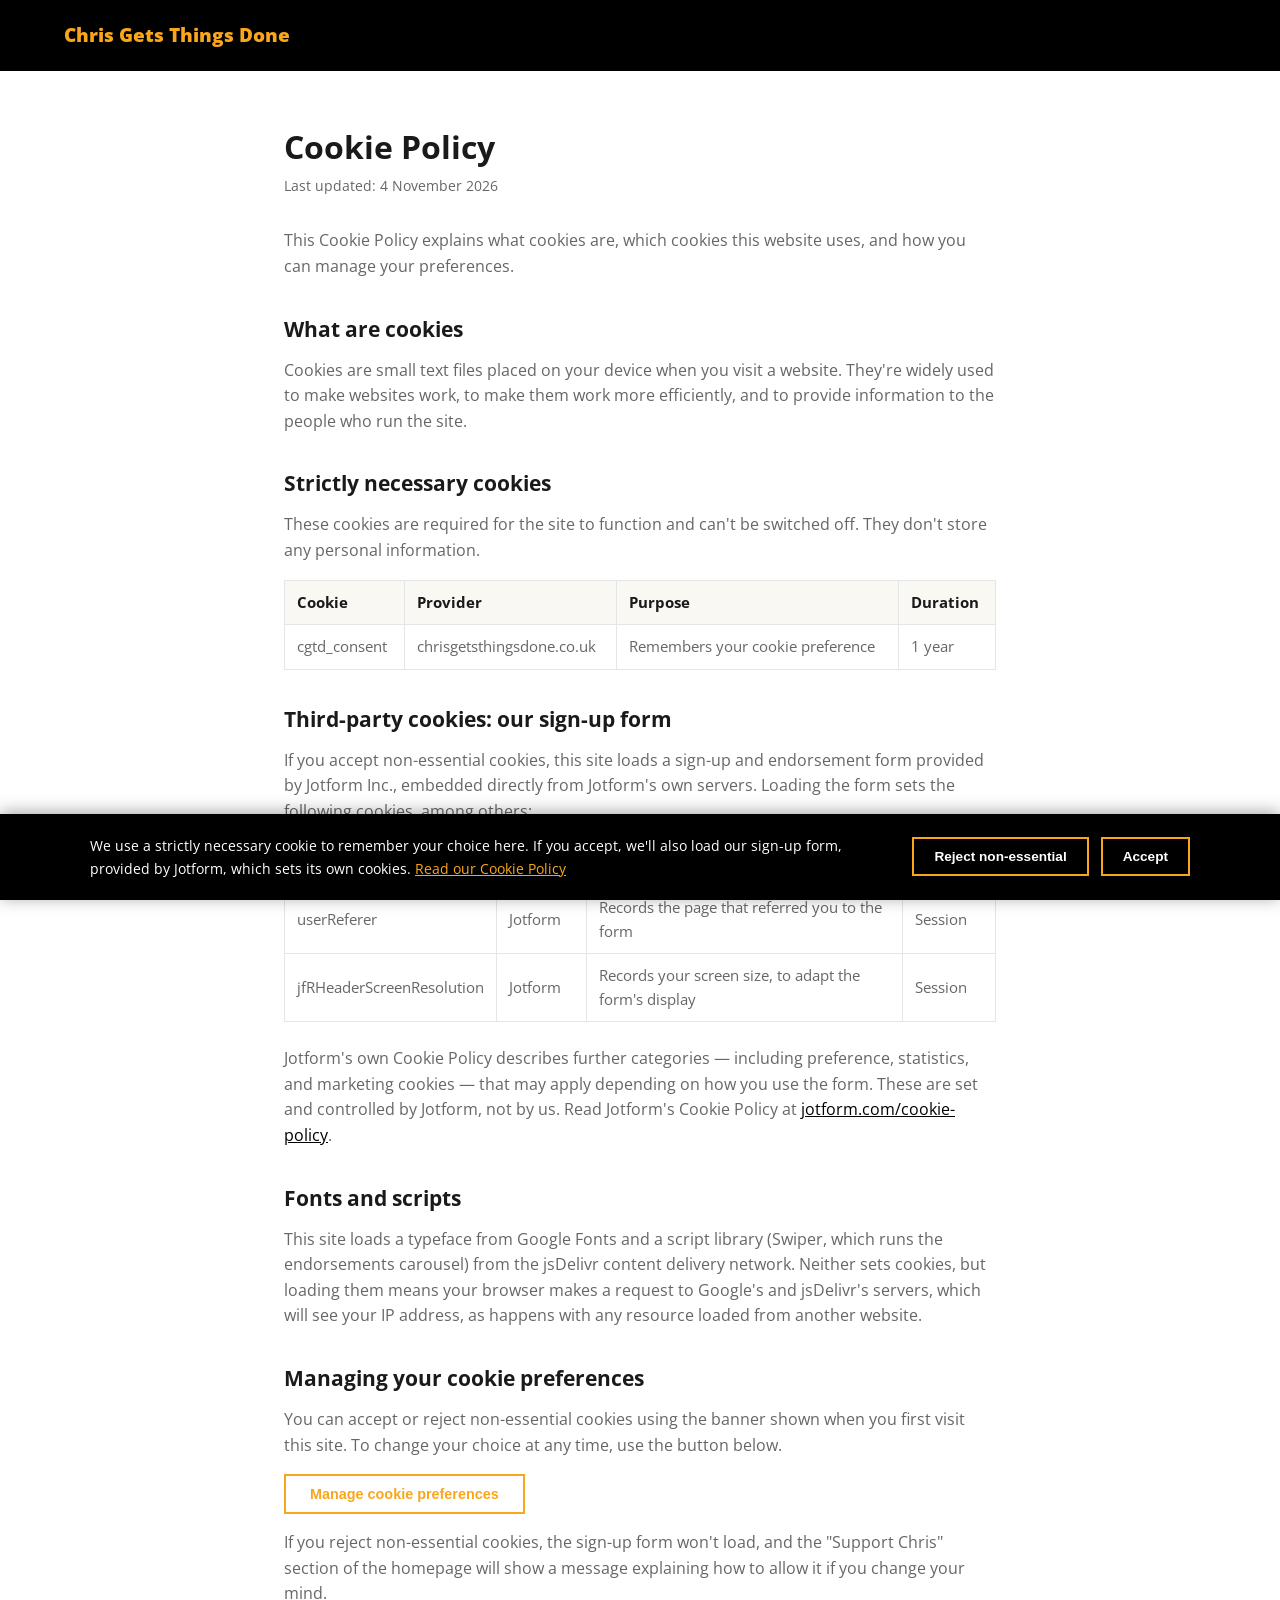
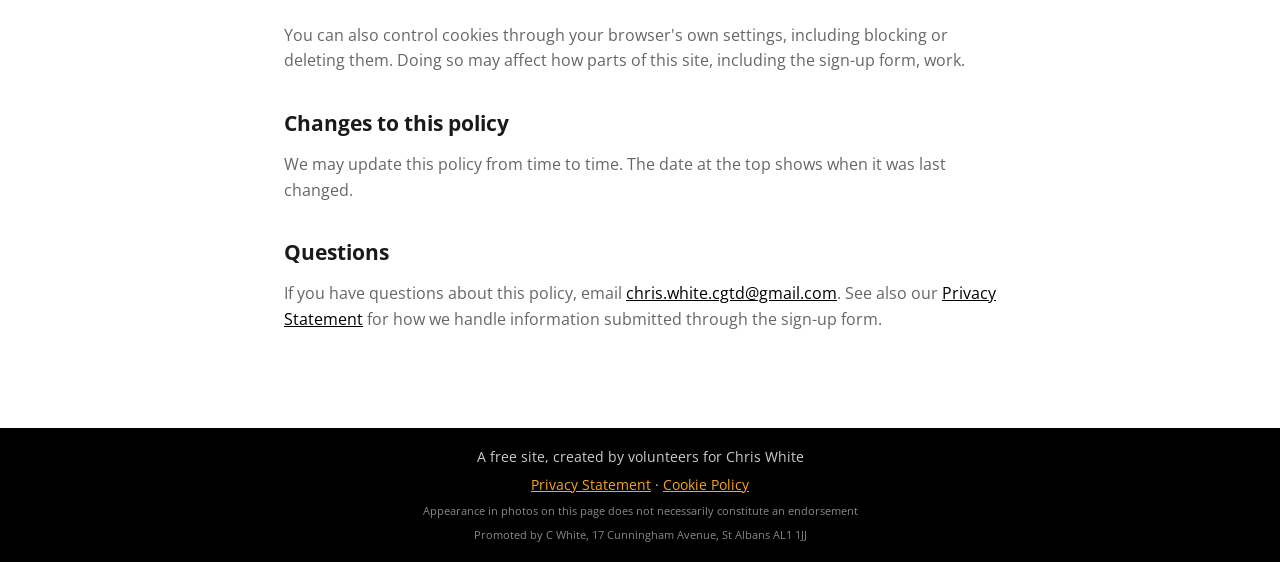
==== commit 549c3664: "Change footer imprint to "Promoted by" (not "Published and promoted") The site isn't printed materia" ====
--- a/cookies.html
+++ b/cookies.html
@@ -95,7 +95,7 @@
 	<p>A free site, created by volunteers for Chris White</p>
 	<p class="site-footer__links"><a href="privacy.html">Privacy Statement</a> &middot; <a href="cookies.html">Cookie Policy</a></p>
 	<p class="site-footer__legal">Appearance in photos on this page does not necessarily constitute an endorsement</p>
-	<p class="site-footer__legal">Published and promoted by C White, 17 Cunningham Avenue, St Albans AL1 1JJ</p>
+	<p class="site-footer__legal">Promoted by C White, 17 Cunningham Avenue, St Albans AL1 1JJ</p>
 </footer>
 
 <div class="cookie-banner" id="cookie-banner" hidden>
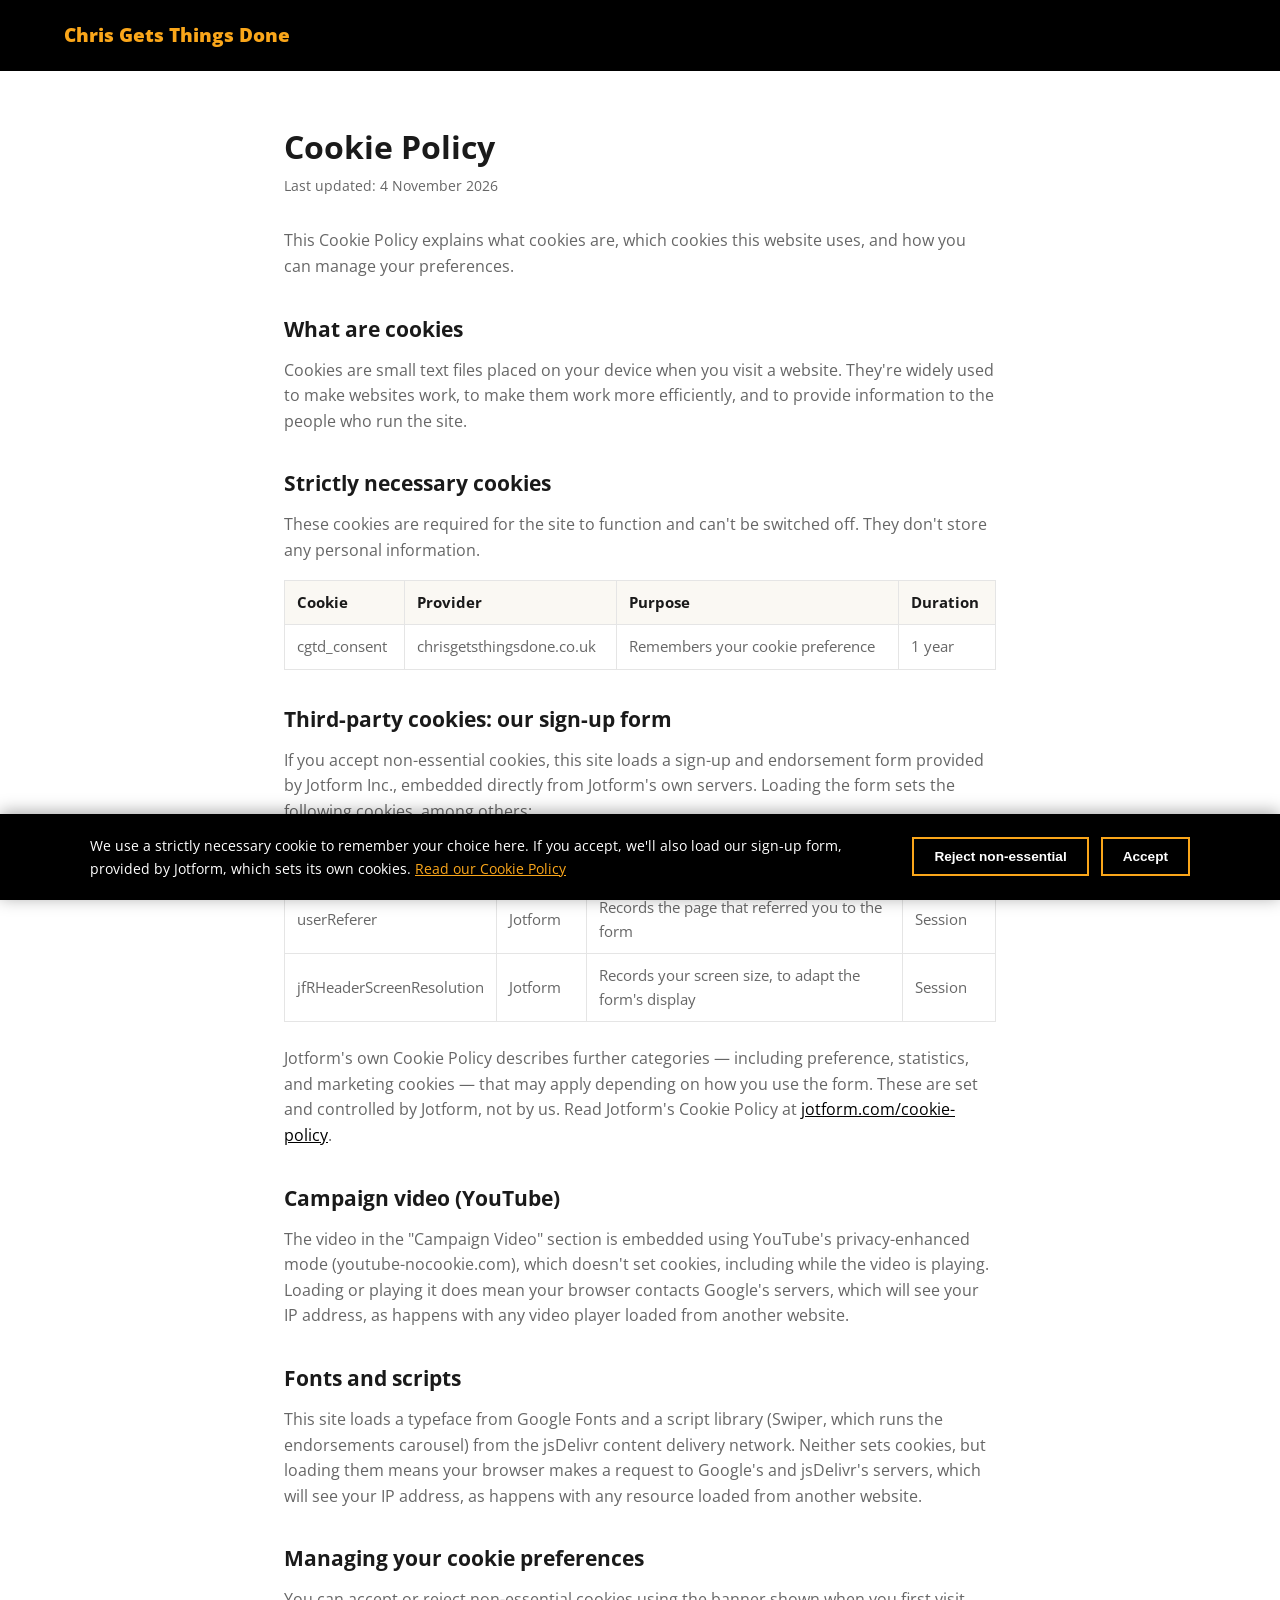
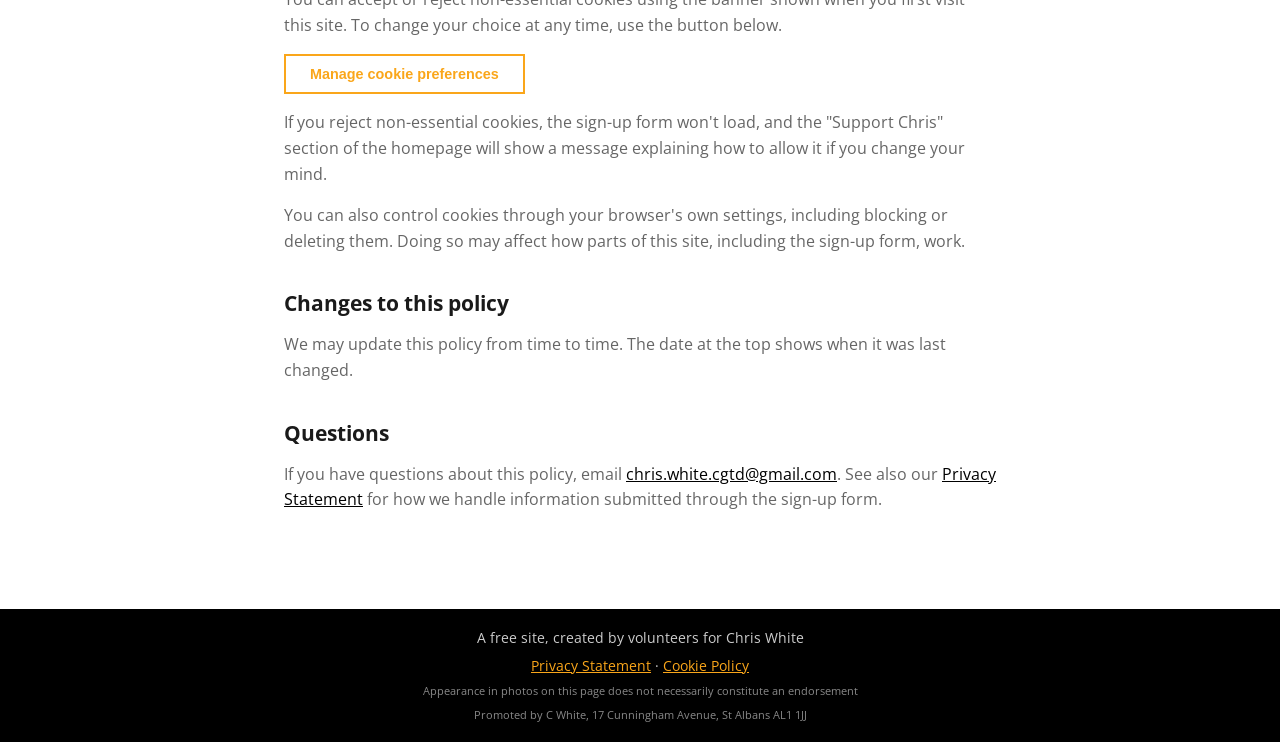
==== commit c18a8060: "Add the campaign video (YouTube) Embedded via youtube-nocookie.com (dnIm7XdJVxk, "Chris White for En" ====
--- a/cookies.html
+++ b/cookies.html
@@ -75,6 +75,9 @@
 	</table>
 	<p>Jotform's own Cookie Policy describes further categories &mdash; including preference, statistics, and marketing cookies &mdash; that may apply depending on how you use the form. These are set and controlled by Jotform, not by us. Read Jotform's Cookie Policy at <a href="https://www.jotform.com/cookie-policy/" target="_blank" rel="noopener">jotform.com/cookie-policy</a>.</p>
 
+	<h2>Campaign video (YouTube)</h2>
+	<p>The video in the "Campaign Video" section is embedded using YouTube's privacy-enhanced mode (youtube-nocookie.com), which doesn't set cookies, including while the video is playing. Loading or playing it does mean your browser contacts Google's servers, which will see your IP address, as happens with any video player loaded from another website.</p>
+
 	<h2>Fonts and scripts</h2>
 	<p>This site loads a typeface from Google Fonts and a script library (Swiper, which runs the endorsements carousel) from the jsDelivr content delivery network. Neither sets cookies, but loading them means your browser makes a request to Google's and jsDelivr's servers, which will see your IP address, as happens with any resource loaded from another website.</p>
 
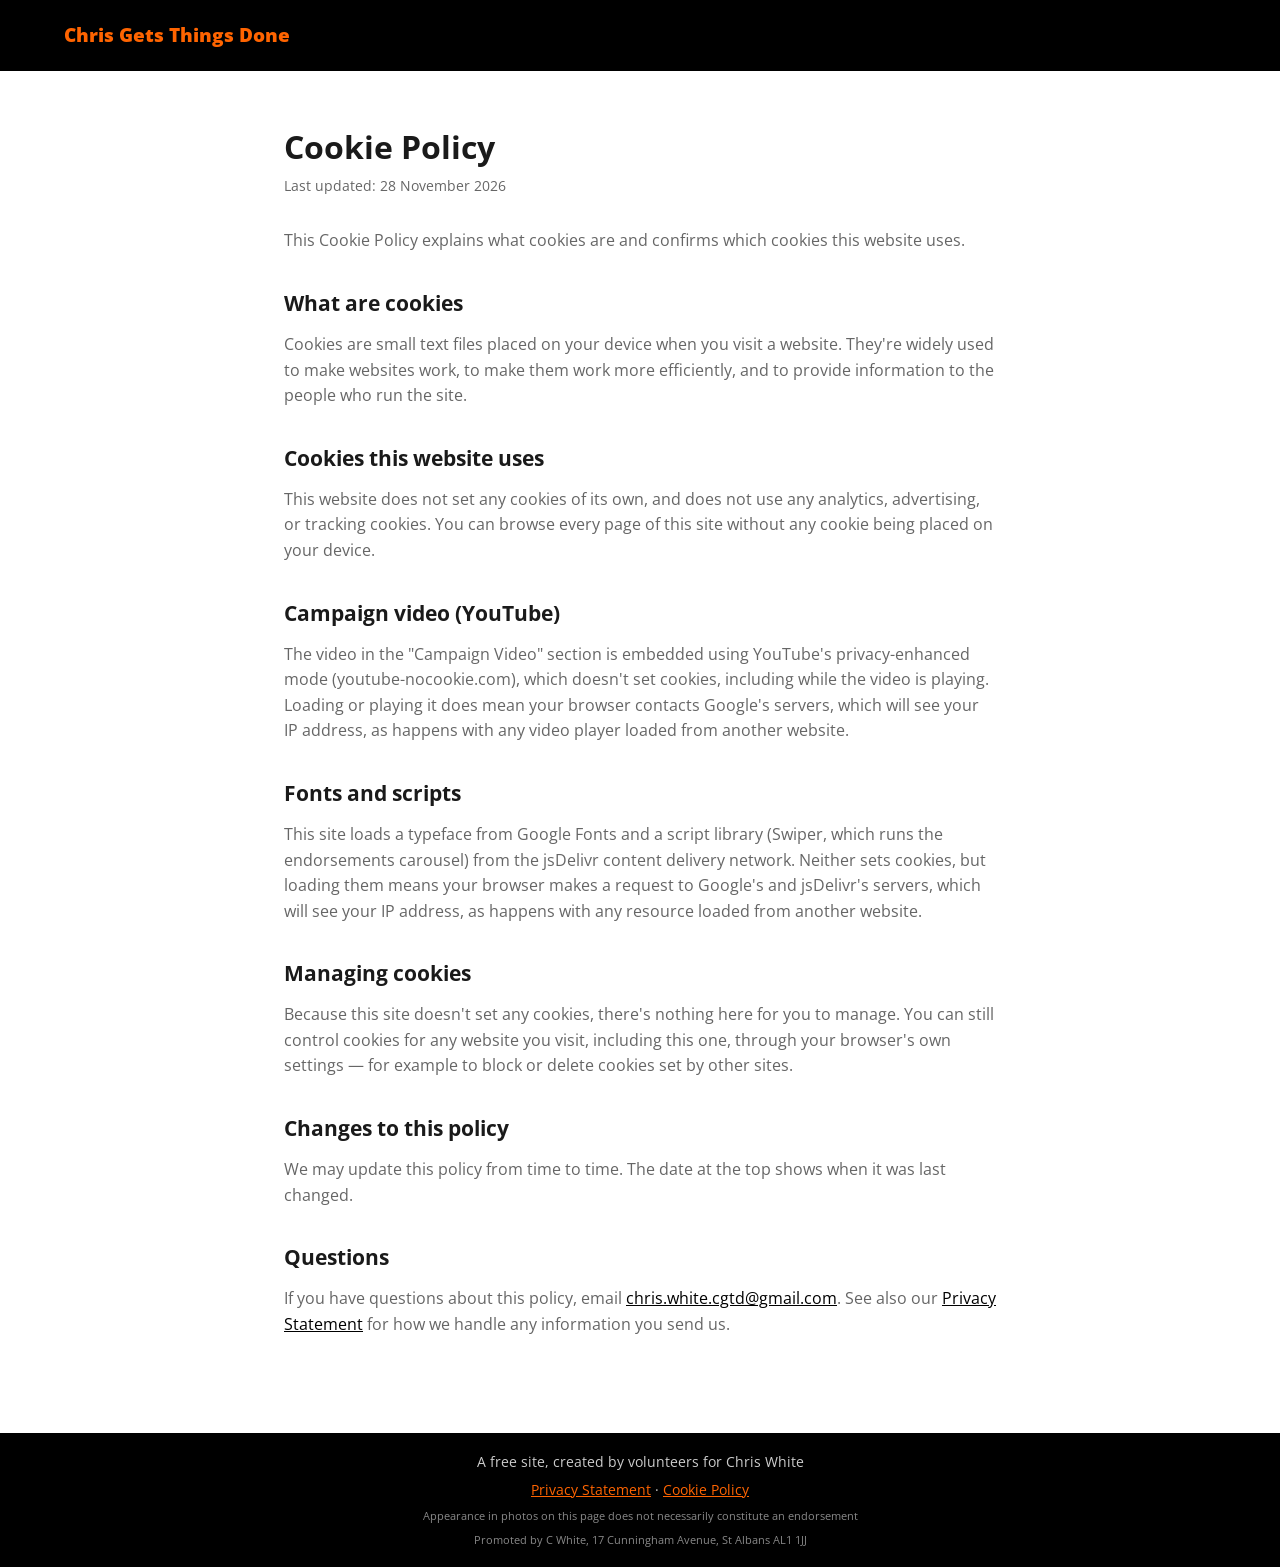
==== commit 7963b75d: "Remove Jotform sign-up form and cookie-consent banner Voting is now open, so the Jotform embed in th" ====
--- a/cookies.html
+++ b/cookies.html
@@ -4,7 +4,7 @@
 <meta charset="UTF-8">
 <meta name="viewport" content="width=device-width, initial-scale=1.0">
 <title>Cookie Policy &mdash; Chris White for English Party Chair</title>
-<meta name="description" content="Which cookies this website uses, including the sign-up form provided by Jotform, and how to manage your preferences.">
+<meta name="description" content="What cookies are, and why this website does not use any.">
 <link rel="preconnect" href="https://fonts.googleapis.com">
 <link href="https://fonts.googleapis.com/css2?family=Open+Sans:ital,wght@0,400;0,600;0,700;0,800;1,400&display=swap" rel="stylesheet">
 <link rel="stylesheet" href="assets/css/style.css">
@@ -19,61 +19,15 @@
 
 <main class="legal-page">
 	<h1>Cookie Policy</h1>
-	<p class="legal-updated">Last updated: 4 November 2026</p>
+	<p class="legal-updated">Last updated: 28 November 2026</p>
 
-	<p>This Cookie Policy explains what cookies are, which cookies this website uses, and how you can manage your preferences.</p>
+	<p>This Cookie Policy explains what cookies are and confirms which cookies this website uses.</p>
 
 	<h2>What are cookies</h2>
 	<p>Cookies are small text files placed on your device when you visit a website. They're widely used to make websites work, to make them work more efficiently, and to provide information to the people who run the site.</p>
 
-	<h2>Strictly necessary cookies</h2>
-	<p>These cookies are required for the site to function and can't be switched off. They don't store any personal information.</p>
-	<table class="legal-table">
-		<thead>
-			<tr>
-				<th>Cookie</th>
-				<th>Provider</th>
-				<th>Purpose</th>
-				<th>Duration</th>
-			</tr>
-		</thead>
-		<tbody>
-			<tr>
-				<td>cgtd_consent</td>
-				<td>chrisgetsthingsdone.co.uk</td>
-				<td>Remembers your cookie preference</td>
-				<td>1 year</td>
-			</tr>
-		</tbody>
-	</table>
-
-	<h2>Third-party cookies: our sign-up form</h2>
-	<p>If you accept non-essential cookies, this site loads a sign-up and endorsement form provided by Jotform Inc., embedded directly from Jotform's own servers. Loading the form sets the following cookies, among others:</p>
-	<table class="legal-table">
-		<thead>
-			<tr>
-				<th>Cookie</th>
-				<th>Provider</th>
-				<th>Purpose</th>
-				<th>Duration</th>
-			</tr>
-		</thead>
-		<tbody>
-			<tr>
-				<td>userReferer</td>
-				<td>Jotform</td>
-				<td>Records the page that referred you to the form</td>
-				<td>Session</td>
-			</tr>
-			<tr>
-				<td>jfRHeaderScreenResolution</td>
-				<td>Jotform</td>
-				<td>Records your screen size, to adapt the form's display</td>
-				<td>Session</td>
-			</tr>
-		</tbody>
-	</table>
-	<p>Jotform's own Cookie Policy describes further categories &mdash; including preference, statistics, and marketing cookies &mdash; that may apply depending on how you use the form. These are set and controlled by Jotform, not by us. Read Jotform's Cookie Policy at <a href="https://www.jotform.com/cookie-policy/" target="_blank" rel="noopener">jotform.com/cookie-policy</a>.</p>
+	<h2>Cookies this website uses</h2>
+	<p>This website does not set any cookies of its own, and does not use any analytics, advertising, or tracking cookies. You can browse every page of this site without any cookie being placed on your device.</p>
 
 	<h2>Campaign video (YouTube)</h2>
 	<p>The video in the "Campaign Video" section is embedded using YouTube's privacy-enhanced mode (youtube-nocookie.com), which doesn't set cookies, including while the video is playing. Loading or playing it does mean your browser contacts Google's servers, which will see your IP address, as happens with any video player loaded from another website.</p>
@@ -81,17 +35,14 @@
 	<h2>Fonts and scripts</h2>
 	<p>This site loads a typeface from Google Fonts and a script library (Swiper, which runs the endorsements carousel) from the jsDelivr content delivery network. Neither sets cookies, but loading them means your browser makes a request to Google's and jsDelivr's servers, which will see your IP address, as happens with any resource loaded from another website.</p>
 
-	<h2>Managing your cookie preferences</h2>
-	<p>You can accept or reject non-essential cookies using the banner shown when you first visit this site. To change your choice at any time, use the button below.</p>
-	<p><button type="button" class="btn btn--orange js-manage-cookies">Manage cookie preferences</button></p>
-	<p>If you reject non-essential cookies, the sign-up form won't load, and the "Support Chris" section of the homepage will show a message explaining how to allow it if you change your mind.</p>
-	<p>You can also control cookies through your browser's own settings, including blocking or deleting them. Doing so may affect how parts of this site, including the sign-up form, work.</p>
+	<h2>Managing cookies</h2>
+	<p>Because this site doesn't set any cookies, there's nothing here for you to manage. You can still control cookies for any website you visit, including this one, through your browser's own settings &mdash; for example to block or delete cookies set by other sites.</p>
 
 	<h2>Changes to this policy</h2>
 	<p>We may update this policy from time to time. The date at the top shows when it was last changed.</p>
 
 	<h2>Questions</h2>
-	<p>If you have questions about this policy, email <a href="mailto:chris.white.cgtd@gmail.com">chris.white.cgtd@gmail.com</a>. See also our <a href="privacy.html">Privacy Statement</a> for how we handle information submitted through the sign-up form.</p>
+	<p>If you have questions about this policy, email <a href="mailto:chris.white.cgtd@gmail.com">chris.white.cgtd@gmail.com</a>. See also our <a href="privacy.html">Privacy Statement</a> for how we handle any information you send us.</p>
 </main>
 
 <footer class="site-footer">
@@ -101,16 +52,6 @@
 	<p class="site-footer__legal">Promoted by C White, 17 Cunningham Avenue, St Albans AL1 1JJ</p>
 </footer>
 
-<div class="cookie-banner" id="cookie-banner" hidden>
-	<div class="cookie-banner__inner">
-		<p>We use a strictly necessary cookie to remember your choice here. If you accept, we'll also load our sign-up form, provided by Jotform, which sets its own cookies. <a href="cookies.html">Read our Cookie Policy</a></p>
-		<div class="cookie-banner__actions">
-			<button type="button" class="btn btn--white" id="cookie-reject">Reject non-essential</button>
-			<button type="button" class="btn btn--white" id="cookie-accept">Accept</button>
-		</div>
-	</div>
-</div>
-
 <script src="assets/js/main.js"></script>
 </body>
 </html>
--- a/assets/css/style.css
+++ b/assets/css/style.css
@@ -1,6 +1,6 @@
 :root {
 	--dark: #000000;
-	--orange: #faa61a;
+	--orange: #ff6400;
 	--heading: #1a1a1a;
 	--body: #666666;
 }
@@ -494,6 +494,27 @@
 	opacity: 0.9;
 	margin: 0 0 4px;
 }
+.about__quote {
+	margin: 28px 0 0;
+	padding: 0 0 0 18px;
+	border-left: 3px solid var(--orange);
+}
+.about__quote p {
+	color: #fff;
+	font-size: 1.1rem;
+	font-weight: 700;
+	font-style: italic;
+	line-height: 1.4;
+	opacity: 1;
+	margin: 0 0 8px;
+}
+.about__quote cite {
+	display: block;
+	color: #fff;
+	opacity: 0.75;
+	font-size: 0.9rem;
+	font-style: normal;
+}
 @media (max-width: 780px) {
 	.about__inner {
 		flex-direction: column;
@@ -522,65 +543,13 @@
 	color: var(--orange);
 	font-size: 1.9rem;
 }
-.support__form {
+.support__message {
 	margin-top: 8px;
-	text-align: left;
-}
-.support__form-placeholder {
-	padding: 48px 24px;
-	text-align: center;
-	border: 2px dashed #ddd;
-}
-.support__form-placeholder p {
-	margin: 0 0 16px;
+}
+.support__message p {
 	color: var(--body);
-}
-
-/* ==========================================================================
-   Cookie consent banner — fixed to the bottom, shown on first visit
-   (no choice stored yet) and again via any "manage cookie
-   preferences" control. Both buttons use the same style/size
-   deliberately — nudging one option over the other (typically by
-   making "Accept" the visually prominent one) is the kind of pattern
-   the ICO has specifically called out as invalid consent.
-   ========================================================================== */
-.cookie-banner {
-	position: fixed;
-	left: 0;
-	right: 0;
-	bottom: 0;
-	z-index: 1000;
-	background: #000;
-	color: #fff;
-	padding: 20px 24px;
-	box-shadow: 0 -2px 16px rgba(0, 0, 0, 0.35);
-}
-.cookie-banner__inner {
-	max-width: 1100px;
-	margin: 0 auto;
-	display: flex;
-	flex-wrap: wrap;
-	align-items: center;
-	justify-content: space-between;
-	gap: 16px;
-}
-.cookie-banner p {
-	margin: 0;
-	flex: 1 1 320px;
-	font-size: 0.9rem;
-}
-.cookie-banner a {
-	color: var(--orange);
-	text-decoration: underline;
-}
-.cookie-banner__actions {
-	display: flex;
-	flex-wrap: wrap;
-	gap: 12px;
-}
-.cookie-banner__actions .btn {
-	font-size: 0.85rem;
-	padding: 10px 20px;
+	font-size: 1.15rem;
+	line-height: 1.5;
 }
 
 /* ==========================================================================
